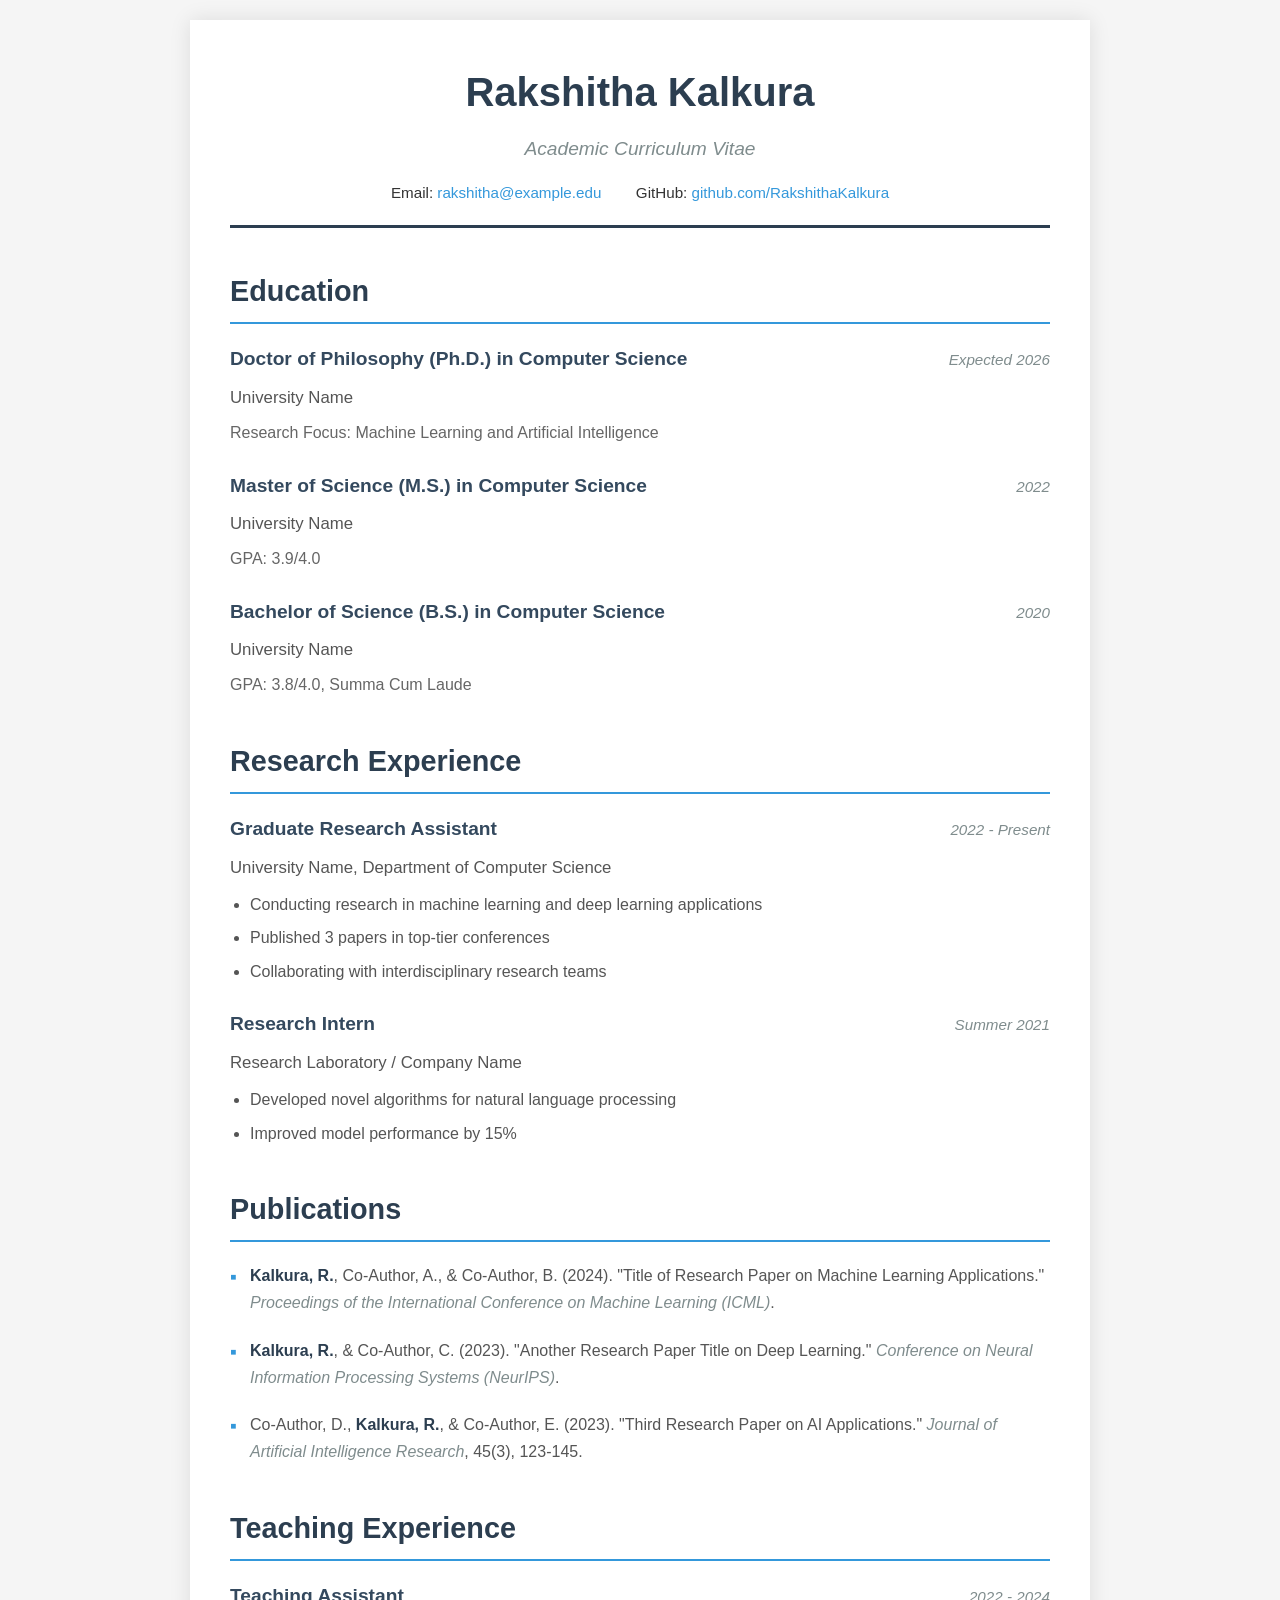
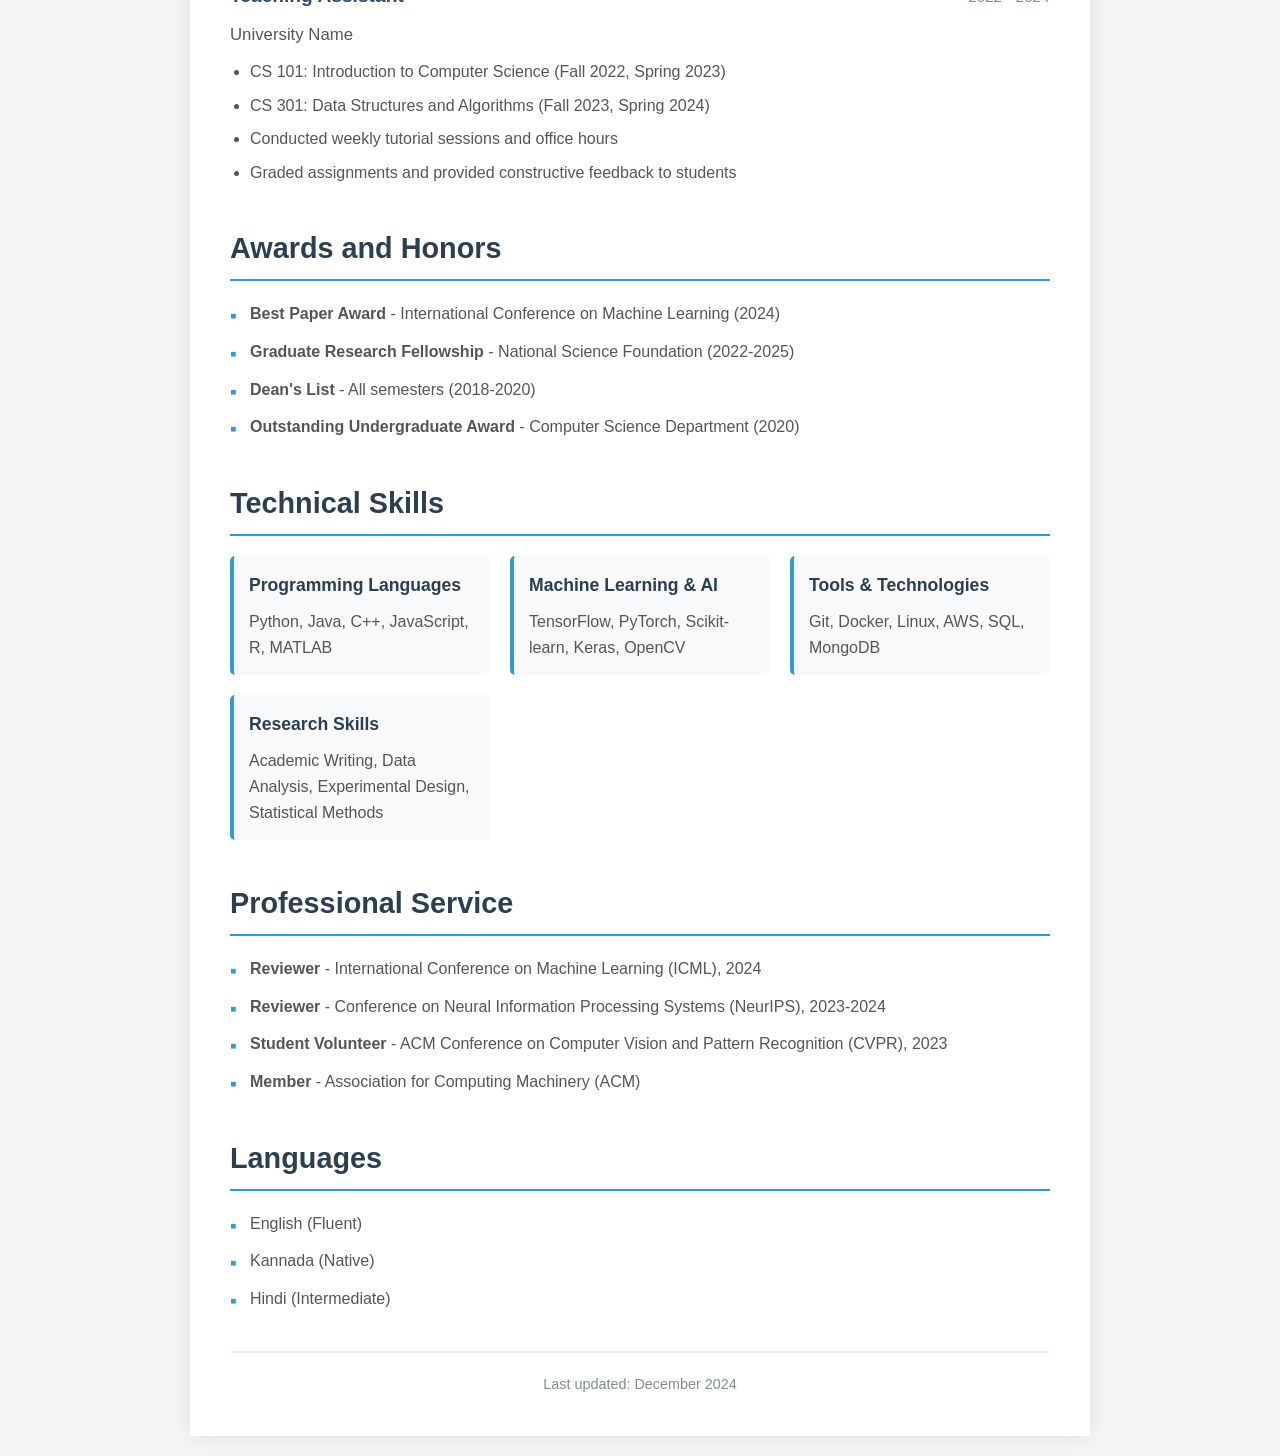
==== index.html @ 16a35141 "Create academic CV website with professional styling Co-authored-by: RakshithaKalkura <142144679+Rak" ====
<!DOCTYPE html>
<html lang="en">
<head>
    <meta charset="UTF-8">
    <meta name="viewport" content="width=device-width, initial-scale=1.0">
    <meta name="description" content="Rakshitha Kalkura - Academic CV">
    <title>Rakshitha Kalkura - Academic CV</title>
    <link rel="stylesheet" href="style.css">
</head>
<body>
    <div class="container">
        <header>
            <h1>Rakshitha Kalkura</h1>
            <p class="subtitle">Academic Curriculum Vitae</p>
            <div class="contact-info">
                <p>Email: <a href="mailto:rakshitha@example.edu">rakshitha@example.edu</a></p>
                <p>GitHub: <a href="https://github.com/RakshithaKalkura" target="_blank">github.com/RakshithaKalkura</a></p>
            </div>
        </header>

        <main>
            <section class="cv-section">
                <h2>Education</h2>
                <div class="entry">
                    <div class="entry-header">
                        <h3>Doctor of Philosophy (Ph.D.) in Computer Science</h3>
                        <span class="date">Expected 2026</span>
                    </div>
                    <p class="institution">University Name</p>
                    <p class="details">Research Focus: Machine Learning and Artificial Intelligence</p>
                </div>

                <div class="entry">
                    <div class="entry-header">
                        <h3>Master of Science (M.S.) in Computer Science</h3>
                        <span class="date">2022</span>
                    </div>
                    <p class="institution">University Name</p>
                    <p class="details">GPA: 3.9/4.0</p>
                </div>

                <div class="entry">
                    <div class="entry-header">
                        <h3>Bachelor of Science (B.S.) in Computer Science</h3>
                        <span class="date">2020</span>
                    </div>
                    <p class="institution">University Name</p>
                    <p class="details">GPA: 3.8/4.0, Summa Cum Laude</p>
                </div>
            </section>

            <section class="cv-section">
                <h2>Research Experience</h2>
                <div class="entry">
                    <div class="entry-header">
                        <h3>Graduate Research Assistant</h3>
                        <span class="date">2022 - Present</span>
                    </div>
                    <p class="institution">University Name, Department of Computer Science</p>
                    <ul>
                        <li>Conducting research in machine learning and deep learning applications</li>
                        <li>Published 3 papers in top-tier conferences</li>
                        <li>Collaborating with interdisciplinary research teams</li>
                    </ul>
                </div>

                <div class="entry">
                    <div class="entry-header">
                        <h3>Research Intern</h3>
                        <span class="date">Summer 2021</span>
                    </div>
                    <p class="institution">Research Laboratory / Company Name</p>
                    <ul>
                        <li>Developed novel algorithms for natural language processing</li>
                        <li>Improved model performance by 15%</li>
                    </ul>
                </div>
            </section>

            <section class="cv-section">
                <h2>Publications</h2>
                <div class="publication">
                    <p><strong>Kalkura, R.</strong>, Co-Author, A., & Co-Author, B. (2024). "Title of Research Paper on Machine Learning Applications." <em>Proceedings of the International Conference on Machine Learning (ICML)</em>.</p>
                </div>
                <div class="publication">
                    <p><strong>Kalkura, R.</strong>, & Co-Author, C. (2023). "Another Research Paper Title on Deep Learning." <em>Conference on Neural Information Processing Systems (NeurIPS)</em>.</p>
                </div>
                <div class="publication">
                    <p>Co-Author, D., <strong>Kalkura, R.</strong>, & Co-Author, E. (2023). "Third Research Paper on AI Applications." <em>Journal of Artificial Intelligence Research</em>, 45(3), 123-145.</p>
                </div>
            </section>

            <section class="cv-section">
                <h2>Teaching Experience</h2>
                <div class="entry">
                    <div class="entry-header">
                        <h3>Teaching Assistant</h3>
                        <span class="date">2022 - 2024</span>
                    </div>
                    <p class="institution">University Name</p>
                    <ul>
                        <li>CS 101: Introduction to Computer Science (Fall 2022, Spring 2023)</li>
                        <li>CS 301: Data Structures and Algorithms (Fall 2023, Spring 2024)</li>
                        <li>Conducted weekly tutorial sessions and office hours</li>
                        <li>Graded assignments and provided constructive feedback to students</li>
                    </ul>
                </div>
            </section>

            <section class="cv-section">
                <h2>Awards and Honors</h2>
                <ul class="awards-list">
                    <li><strong>Best Paper Award</strong> - International Conference on Machine Learning (2024)</li>
                    <li><strong>Graduate Research Fellowship</strong> - National Science Foundation (2022-2025)</li>
                    <li><strong>Dean's List</strong> - All semesters (2018-2020)</li>
                    <li><strong>Outstanding Undergraduate Award</strong> - Computer Science Department (2020)</li>
                </ul>
            </section>

            <section class="cv-section">
                <h2>Technical Skills</h2>
                <div class="skills">
                    <div class="skill-category">
                        <h3>Programming Languages</h3>
                        <p>Python, Java, C++, JavaScript, R, MATLAB</p>
                    </div>
                    <div class="skill-category">
                        <h3>Machine Learning & AI</h3>
                        <p>TensorFlow, PyTorch, Scikit-learn, Keras, OpenCV</p>
                    </div>
                    <div class="skill-category">
                        <h3>Tools & Technologies</h3>
                        <p>Git, Docker, Linux, AWS, SQL, MongoDB</p>
                    </div>
                    <div class="skill-category">
                        <h3>Research Skills</h3>
                        <p>Academic Writing, Data Analysis, Experimental Design, Statistical Methods</p>
                    </div>
                </div>
            </section>

            <section class="cv-section">
                <h2>Professional Service</h2>
                <ul class="service-list">
                    <li><strong>Reviewer</strong> - International Conference on Machine Learning (ICML), 2024</li>
                    <li><strong>Reviewer</strong> - Conference on Neural Information Processing Systems (NeurIPS), 2023-2024</li>
                    <li><strong>Student Volunteer</strong> - ACM Conference on Computer Vision and Pattern Recognition (CVPR), 2023</li>
                    <li><strong>Member</strong> - Association for Computing Machinery (ACM)</li>
                </ul>
            </section>

            <section class="cv-section">
                <h2>Languages</h2>
                <ul class="languages-list">
                    <li>English (Fluent)</li>
                    <li>Kannada (Native)</li>
                    <li>Hindi (Intermediate)</li>
                </ul>
            </section>
        </main>

        <footer>
            <p>Last updated: December 2024</p>
        </footer>
    </div>
</body>
</html>
---- style.css ----
/* Reset and Base Styles */
* {
    margin: 0;
    padding: 0;
    box-sizing: border-box;
}

body {
    font-family: 'Segoe UI', Tahoma, Geneva, Verdana, sans-serif;
    line-height: 1.6;
    color: #333;
    background-color: #f5f5f5;
    padding: 20px;
}

/* Container */
.container {
    max-width: 900px;
    margin: 0 auto;
    background-color: #ffffff;
    padding: 40px;
    box-shadow: 0 0 20px rgba(0, 0, 0, 0.1);
}

/* Header */
header {
    text-align: center;
    border-bottom: 3px solid #2c3e50;
    padding-bottom: 20px;
    margin-bottom: 40px;
}

header h1 {
    font-size: 2.5em;
    color: #2c3e50;
    margin-bottom: 10px;
    font-weight: 700;
}

.subtitle {
    font-size: 1.2em;
    color: #7f8c8d;
    margin-bottom: 15px;
    font-style: italic;
}

.contact-info {
    margin-top: 15px;
}

.contact-info p {
    display: inline-block;
    margin: 0 15px;
    font-size: 0.95em;
}

.contact-info a {
    color: #3498db;
    text-decoration: none;
    transition: color 0.3s ease;
}

.contact-info a:hover {
    color: #2980b9;
    text-decoration: underline;
}

/* CV Sections */
.cv-section {
    margin-bottom: 40px;
}

.cv-section h2 {
    font-size: 1.8em;
    color: #2c3e50;
    border-bottom: 2px solid #3498db;
    padding-bottom: 8px;
    margin-bottom: 20px;
    font-weight: 600;
}

/* Entry Styles */
.entry {
    margin-bottom: 25px;
}

.entry-header {
    display: flex;
    justify-content: space-between;
    align-items: baseline;
    margin-bottom: 5px;
    flex-wrap: wrap;
}

.entry-header h3 {
    font-size: 1.2em;
    color: #34495e;
    font-weight: 600;
    margin-bottom: 5px;
}

.date {
    font-size: 0.95em;
    color: #7f8c8d;
    font-style: italic;
    white-space: nowrap;
}

.institution {
    font-size: 1.05em;
    color: #555;
    margin-bottom: 8px;
    font-weight: 500;
}

.details {
    color: #666;
    margin-bottom: 8px;
}

/* Lists */
.entry ul {
    margin-left: 20px;
    margin-top: 10px;
}

.entry ul li {
    margin-bottom: 8px;
    color: #555;
}

.awards-list, .service-list, .languages-list {
    list-style: none;
    margin-left: 0;
}

.awards-list li, .service-list li, .languages-list li {
    margin-bottom: 12px;
    padding-left: 20px;
    position: relative;
    color: #555;
}

.awards-list li:before, .service-list li:before, .languages-list li:before {
    content: "▪";
    position: absolute;
    left: 0;
    color: #3498db;
    font-size: 1.2em;
}

/* Publications */
.publication {
    margin-bottom: 20px;
    padding-left: 20px;
    position: relative;
}

.publication:before {
    content: "▪";
    position: absolute;
    left: 0;
    color: #3498db;
    font-size: 1.2em;
}

.publication p {
    line-height: 1.7;
    color: #555;
}

.publication strong {
    color: #2c3e50;
}

.publication em {
    color: #7f8c8d;
}

/* Skills Section */
.skills {
    display: grid;
    grid-template-columns: repeat(auto-fit, minmax(250px, 1fr));
    gap: 20px;
}

.skill-category {
    background-color: #f8f9fa;
    padding: 15px;
    border-radius: 5px;
    border-left: 4px solid #3498db;
}

.skill-category h3 {
    font-size: 1.1em;
    color: #2c3e50;
    margin-bottom: 10px;
    font-weight: 600;
}

.skill-category p {
    color: #555;
    line-height: 1.6;
}

/* Footer */
footer {
    text-align: center;
    margin-top: 40px;
    padding-top: 20px;
    border-top: 2px solid #ecf0f1;
    color: #7f8c8d;
    font-size: 0.9em;
}

/* Responsive Design */
@media (max-width: 768px) {
    body {
        padding: 10px;
    }

    .container {
        padding: 20px;
    }

    header h1 {
        font-size: 2em;
    }

    .subtitle {
        font-size: 1em;
    }

    .contact-info p {
        display: block;
        margin: 5px 0;
    }

    .cv-section h2 {
        font-size: 1.5em;
    }

    .entry-header {
        flex-direction: column;
        align-items: flex-start;
    }

    .entry-header h3 {
        font-size: 1.1em;
    }

    .date {
        margin-top: 5px;
    }

    .skills {
        grid-template-columns: 1fr;
    }
}

@media print {
    body {
        background-color: white;
        padding: 0;
    }

    .container {
        box-shadow: none;
        padding: 20px;
    }

    .contact-info a {
        color: #000;
        text-decoration: none;
    }

    .cv-section {
        page-break-inside: avoid;
    }
}
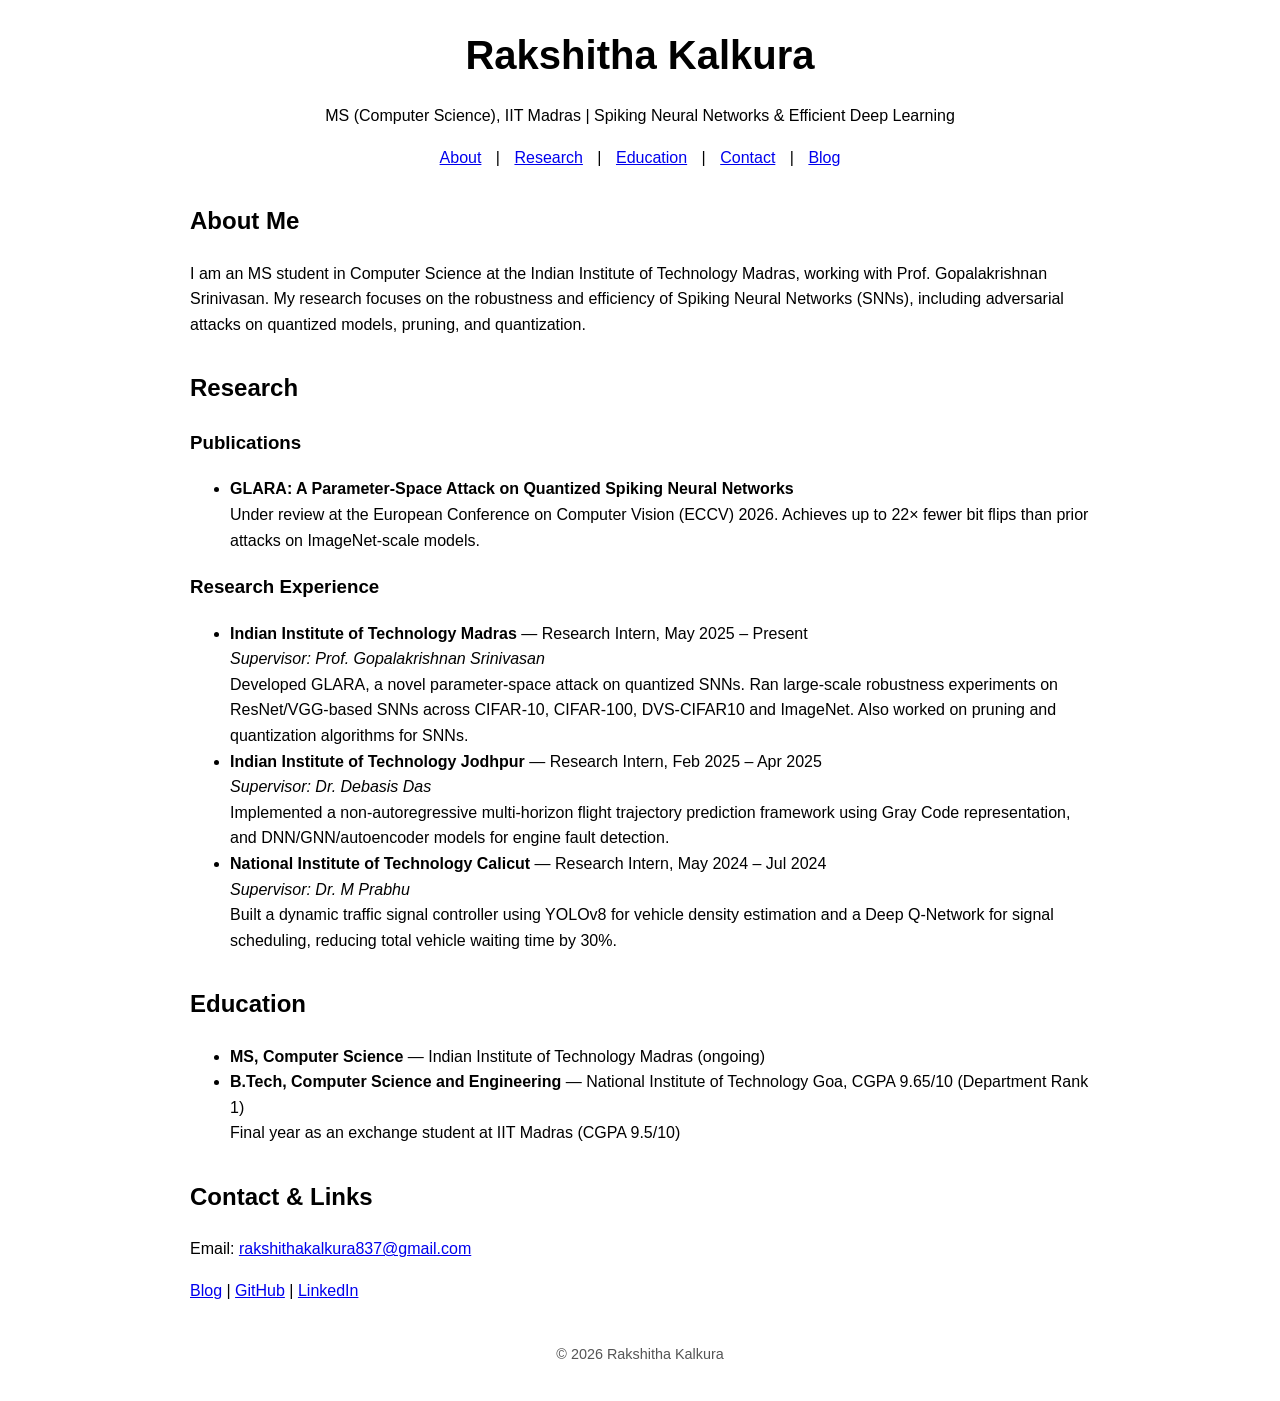
==== commit be28ab12: "Update portfolio with research experience, MS at IIT Madras, and blog link" ====
--- a/index.html
+++ b/index.html
@@ -1,167 +1,92 @@
 <!DOCTYPE html>
 <html lang="en">
 <head>
-    <meta charset="UTF-8">
-    <meta name="viewport" content="width=device-width, initial-scale=1.0">
-    <meta name="description" content="Rakshitha Kalkura - Academic CV">
-    <title>Rakshitha Kalkura - Academic CV</title>
-    <link rel="stylesheet" href="style.css">
+  <meta charset="UTF-8" />
+  <meta name="viewport" content="width=device-width, initial-scale=1.0"/>
+  <title>Rakshitha Kalkura | Academic Portfolio</title>
+  <meta name="description" content="Rakshitha Kalkura — MS (CS) student at IIT Madras working on robustness and efficiency of Spiking Neural Networks.">
+  <link rel="stylesheet" href="style.css">
 </head>
 <body>
-    <div class="container">
-        <header>
-            <h1>Rakshitha Kalkura</h1>
-            <p class="subtitle">Academic Curriculum Vitae</p>
-            <div class="contact-info">
-                <p>Email: <a href="mailto:rakshitha@example.edu">rakshitha@example.edu</a></p>
-                <p>GitHub: <a href="https://github.com/RakshithaKalkura" target="_blank">github.com/RakshithaKalkura</a></p>
-            </div>
-        </header>
+  <header>
+    <h1>Rakshitha Kalkura</h1>
+    <p>MS (Computer Science), IIT Madras | Spiking Neural Networks &amp; Efficient Deep Learning</p>
+    <nav>
+      <a href="#about">About</a> |
+      <a href="#research">Research</a> |
+      <a href="#education">Education</a> |
+      <a href="#contact">Contact</a> |
+      <a href="https://rakshithakalkura.github.io">Blog</a>
+    </nav>
+  </header>
 
-        <main>
-            <section class="cv-section">
-                <h2>Education</h2>
-                <div class="entry">
-                    <div class="entry-header">
-                        <h3>Doctor of Philosophy (Ph.D.) in Computer Science</h3>
-                        <span class="date">Expected 2026</span>
-                    </div>
-                    <p class="institution">University Name</p>
-                    <p class="details">Research Focus: Machine Learning and Artificial Intelligence</p>
-                </div>
+  <section id="about">
+    <h2>About Me</h2>
+    <p>
+      I am an MS student in Computer Science at the Indian Institute of Technology Madras,
+      working with Prof. Gopalakrishnan Srinivasan. My research focuses on the robustness and
+      efficiency of Spiking Neural Networks (SNNs), including adversarial attacks on quantized
+      models, pruning, and quantization.
+    </p>
+  </section>
 
-                <div class="entry">
-                    <div class="entry-header">
-                        <h3>Master of Science (M.S.) in Computer Science</h3>
-                        <span class="date">2022</span>
-                    </div>
-                    <p class="institution">University Name</p>
-                    <p class="details">GPA: 3.9/4.0</p>
-                </div>
+  <section id="research">
+    <h2>Research</h2>
 
-                <div class="entry">
-                    <div class="entry-header">
-                        <h3>Bachelor of Science (B.S.) in Computer Science</h3>
-                        <span class="date">2020</span>
-                    </div>
-                    <p class="institution">University Name</p>
-                    <p class="details">GPA: 3.8/4.0, Summa Cum Laude</p>
-                </div>
-            </section>
+    <h3>Publications</h3>
+    <ul>
+      <li>
+        <strong>GLARA: A Parameter-Space Attack on Quantized Spiking Neural Networks</strong><br>
+        Under review at the European Conference on Computer Vision (ECCV) 2026.
+        Achieves up to 22&times; fewer bit flips than prior attacks on ImageNet-scale models.
+      </li>
+    </ul>
 
-            <section class="cv-section">
-                <h2>Research Experience</h2>
-                <div class="entry">
-                    <div class="entry-header">
-                        <h3>Graduate Research Assistant</h3>
-                        <span class="date">2022 - Present</span>
-                    </div>
-                    <p class="institution">University Name, Department of Computer Science</p>
-                    <ul>
-                        <li>Conducting research in machine learning and deep learning applications</li>
-                        <li>Published 3 papers in top-tier conferences</li>
-                        <li>Collaborating with interdisciplinary research teams</li>
-                    </ul>
-                </div>
+    <h3>Research Experience</h3>
+    <ul>
+      <li>
+        <strong>Indian Institute of Technology Madras</strong> — Research Intern, May 2025 – Present<br>
+        <em>Supervisor: Prof. Gopalakrishnan Srinivasan</em><br>
+        Developed GLARA, a novel parameter-space attack on quantized SNNs. Ran large-scale robustness
+        experiments on ResNet/VGG-based SNNs across CIFAR-10, CIFAR-100, DVS-CIFAR10 and ImageNet.
+        Also worked on pruning and quantization algorithms for SNNs.
+      </li>
+      <li>
+        <strong>Indian Institute of Technology Jodhpur</strong> — Research Intern, Feb 2025 – Apr 2025<br>
+        <em>Supervisor: Dr. Debasis Das</em><br>
+        Implemented a non-autoregressive multi-horizon flight trajectory prediction framework using
+        Gray Code representation, and DNN/GNN/autoencoder models for engine fault detection.
+      </li>
+      <li>
+        <strong>National Institute of Technology Calicut</strong> — Research Intern, May 2024 – Jul 2024<br>
+        <em>Supervisor: Dr. M Prabhu</em><br>
+        Built a dynamic traffic signal controller using YOLOv8 for vehicle density estimation and a
+        Deep Q-Network for signal scheduling, reducing total vehicle waiting time by 30%.
+      </li>
+    </ul>
+  </section>
 
-                <div class="entry">
-                    <div class="entry-header">
-                        <h3>Research Intern</h3>
-                        <span class="date">Summer 2021</span>
-                    </div>
-                    <p class="institution">Research Laboratory / Company Name</p>
-                    <ul>
-                        <li>Developed novel algorithms for natural language processing</li>
-                        <li>Improved model performance by 15%</li>
-                    </ul>
-                </div>
-            </section>
+  <section id="education">
+    <h2>Education</h2>
+    <ul>
+      <li><strong>MS, Computer Science</strong> — Indian Institute of Technology Madras (ongoing)</li>
+      <li><strong>B.Tech, Computer Science and Engineering</strong> — National Institute of Technology Goa, CGPA 9.65/10 (Department Rank 1)<br>
+        Final year as an exchange student at IIT Madras (CGPA 9.5/10)</li>
+    </ul>
+  </section>
 
-            <section class="cv-section">
-                <h2>Publications</h2>
-                <div class="publication">
-                    <p><strong>Kalkura, R.</strong>, Co-Author, A., & Co-Author, B. (2024). "Title of Research Paper on Machine Learning Applications." <em>Proceedings of the International Conference on Machine Learning (ICML)</em>.</p>
-                </div>
-                <div class="publication">
-                    <p><strong>Kalkura, R.</strong>, & Co-Author, C. (2023). "Another Research Paper Title on Deep Learning." <em>Conference on Neural Information Processing Systems (NeurIPS)</em>.</p>
-                </div>
-                <div class="publication">
-                    <p>Co-Author, D., <strong>Kalkura, R.</strong>, & Co-Author, E. (2023). "Third Research Paper on AI Applications." <em>Journal of Artificial Intelligence Research</em>, 45(3), 123-145.</p>
-                </div>
-            </section>
+  <section id="contact">
+    <h2>Contact &amp; Links</h2>
+    <p>Email: <a href="mailto:rakshithakalkura837@gmail.com">rakshithakalkura837@gmail.com</a></p>
+    <p>
+      <a href="https://rakshithakalkura.github.io">Blog</a> |
+      <a href="https://github.com/RakshithaKalkura">GitHub</a> |
+      <a href="https://linkedin.com/in/rakshitha-k">LinkedIn</a>
+    </p>
+  </section>
 
-            <section class="cv-section">
-                <h2>Teaching Experience</h2>
-                <div class="entry">
-                    <div class="entry-header">
-                        <h3>Teaching Assistant</h3>
-                        <span class="date">2022 - 2024</span>
-                    </div>
-                    <p class="institution">University Name</p>
-                    <ul>
-                        <li>CS 101: Introduction to Computer Science (Fall 2022, Spring 2023)</li>
-                        <li>CS 301: Data Structures and Algorithms (Fall 2023, Spring 2024)</li>
-                        <li>Conducted weekly tutorial sessions and office hours</li>
-                        <li>Graded assignments and provided constructive feedback to students</li>
-                    </ul>
-                </div>
-            </section>
-
-            <section class="cv-section">
-                <h2>Awards and Honors</h2>
-                <ul class="awards-list">
-                    <li><strong>Best Paper Award</strong> - International Conference on Machine Learning (2024)</li>
-                    <li><strong>Graduate Research Fellowship</strong> - National Science Foundation (2022-2025)</li>
-                    <li><strong>Dean's List</strong> - All semesters (2018-2020)</li>
-                    <li><strong>Outstanding Undergraduate Award</strong> - Computer Science Department (2020)</li>
-                </ul>
-            </section>
-
-            <section class="cv-section">
-                <h2>Technical Skills</h2>
-                <div class="skills">
-                    <div class="skill-category">
-                        <h3>Programming Languages</h3>
-                        <p>Python, Java, C++, JavaScript, R, MATLAB</p>
-                    </div>
-                    <div class="skill-category">
-                        <h3>Machine Learning & AI</h3>
-                        <p>TensorFlow, PyTorch, Scikit-learn, Keras, OpenCV</p>
-                    </div>
-                    <div class="skill-category">
-                        <h3>Tools & Technologies</h3>
-                        <p>Git, Docker, Linux, AWS, SQL, MongoDB</p>
-                    </div>
-                    <div class="skill-category">
-                        <h3>Research Skills</h3>
-                        <p>Academic Writing, Data Analysis, Experimental Design, Statistical Methods</p>
-                    </div>
-                </div>
-            </section>
-
-            <section class="cv-section">
-                <h2>Professional Service</h2>
-                <ul class="service-list">
-                    <li><strong>Reviewer</strong> - International Conference on Machine Learning (ICML), 2024</li>
-                    <li><strong>Reviewer</strong> - Conference on Neural Information Processing Systems (NeurIPS), 2023-2024</li>
-                    <li><strong>Student Volunteer</strong> - ACM Conference on Computer Vision and Pattern Recognition (CVPR), 2023</li>
-                    <li><strong>Member</strong> - Association for Computing Machinery (ACM)</li>
-                </ul>
-            </section>
-
-            <section class="cv-section">
-                <h2>Languages</h2>
-                <ul class="languages-list">
-                    <li>English (Fluent)</li>
-                    <li>Kannada (Native)</li>
-                    <li>Hindi (Intermediate)</li>
-                </ul>
-            </section>
-        </main>
-
-        <footer>
-            <p>Last updated: December 2024</p>
-        </footer>
-    </div>
+  <footer>
+    <p>&copy; 2026 Rakshitha Kalkura</p>
+  </footer>
 </body>
 </html>
--- a/style.css
+++ b/style.css
@@ -1,280 +1,27 @@
-/* Reset and Base Styles */
-* {
-    margin: 0;
-    padding: 0;
-    box-sizing: border-box;
+body {
+  font-family: Arial, sans-serif;
+  line-height: 1.6;
+  padding: 20px;
+  max-width: 900px;
+  margin: auto;
 }
-
-body {
-    font-family: 'Segoe UI', Tahoma, Geneva, Verdana, sans-serif;
-    line-height: 1.6;
-    color: #333;
-    background-color: #f5f5f5;
-    padding: 20px;
+header {
+  text-align: center;
+  margin-bottom: 30px;
 }
-
-/* Container */
-.container {
-    max-width: 900px;
-    margin: 0 auto;
-    background-color: #ffffff;
-    padding: 40px;
-    box-shadow: 0 0 20px rgba(0, 0, 0, 0.1);
+h1 {
+  font-size: 2.5rem;
+  margin: .2rem 0;
 }
-
-/* Header */
-header {
-    text-align: center;
-    border-bottom: 3px solid #2c3e50;
-    padding-bottom: 20px;
-    margin-bottom: 40px;
+nav a {
+  margin: 0 10px;
 }
-
-header h1 {
-    font-size: 2.5em;
-    color: #2c3e50;
-    margin-bottom: 10px;
-    font-weight: 700;
+section {
+  margin: 2rem 0;
 }
-
-.subtitle {
-    font-size: 1.2em;
-    color: #7f8c8d;
-    margin-bottom: 15px;
-    font-style: italic;
+footer {
+  text-align: center;
+  margin-top: 40px;
+  font-size: 0.9rem;
+  color: #555;
 }
-
-.contact-info {
-    margin-top: 15px;
-}
-
-.contact-info p {
-    display: inline-block;
-    margin: 0 15px;
-    font-size: 0.95em;
-}
-
-.contact-info a {
-    color: #3498db;
-    text-decoration: none;
-    transition: color 0.3s ease;
-}
-
-.contact-info a:hover {
-    color: #2980b9;
-    text-decoration: underline;
-}
-
-/* CV Sections */
-.cv-section {
-    margin-bottom: 40px;
-}
-
-.cv-section h2 {
-    font-size: 1.8em;
-    color: #2c3e50;
-    border-bottom: 2px solid #3498db;
-    padding-bottom: 8px;
-    margin-bottom: 20px;
-    font-weight: 600;
-}
-
-/* Entry Styles */
-.entry {
-    margin-bottom: 25px;
-}
-
-.entry-header {
-    display: flex;
-    justify-content: space-between;
-    align-items: baseline;
-    margin-bottom: 5px;
-    flex-wrap: wrap;
-}
-
-.entry-header h3 {
-    font-size: 1.2em;
-    color: #34495e;
-    font-weight: 600;
-    margin-bottom: 5px;
-}
-
-.date {
-    font-size: 0.95em;
-    color: #7f8c8d;
-    font-style: italic;
-    white-space: nowrap;
-}
-
-.institution {
-    font-size: 1.05em;
-    color: #555;
-    margin-bottom: 8px;
-    font-weight: 500;
-}
-
-.details {
-    color: #666;
-    margin-bottom: 8px;
-}
-
-/* Lists */
-.entry ul {
-    margin-left: 20px;
-    margin-top: 10px;
-}
-
-.entry ul li {
-    margin-bottom: 8px;
-    color: #555;
-}
-
-.awards-list, .service-list, .languages-list {
-    list-style: none;
-    margin-left: 0;
-}
-
-.awards-list li, .service-list li, .languages-list li {
-    margin-bottom: 12px;
-    padding-left: 20px;
-    position: relative;
-    color: #555;
-}
-
-.awards-list li:before, .service-list li:before, .languages-list li:before {
-    content: "▪";
-    position: absolute;
-    left: 0;
-    color: #3498db;
-    font-size: 1.2em;
-}
-
-/* Publications */
-.publication {
-    margin-bottom: 20px;
-    padding-left: 20px;
-    position: relative;
-}
-
-.publication:before {
-    content: "▪";
-    position: absolute;
-    left: 0;
-    color: #3498db;
-    font-size: 1.2em;
-}
-
-.publication p {
-    line-height: 1.7;
-    color: #555;
-}
-
-.publication strong {
-    color: #2c3e50;
-}
-
-.publication em {
-    color: #7f8c8d;
-}
-
-/* Skills Section */
-.skills {
-    display: grid;
-    grid-template-columns: repeat(auto-fit, minmax(250px, 1fr));
-    gap: 20px;
-}
-
-.skill-category {
-    background-color: #f8f9fa;
-    padding: 15px;
-    border-radius: 5px;
-    border-left: 4px solid #3498db;
-}
-
-.skill-category h3 {
-    font-size: 1.1em;
-    color: #2c3e50;
-    margin-bottom: 10px;
-    font-weight: 600;
-}
-
-.skill-category p {
-    color: #555;
-    line-height: 1.6;
-}
-
-/* Footer */
-footer {
-    text-align: center;
-    margin-top: 40px;
-    padding-top: 20px;
-    border-top: 2px solid #ecf0f1;
-    color: #7f8c8d;
-    font-size: 0.9em;
-}
-
-/* Responsive Design */
-@media (max-width: 768px) {
-    body {
-        padding: 10px;
-    }
-
-    .container {
-        padding: 20px;
-    }
-
-    header h1 {
-        font-size: 2em;
-    }
-
-    .subtitle {
-        font-size: 1em;
-    }
-
-    .contact-info p {
-        display: block;
-        margin: 5px 0;
-    }
-
-    .cv-section h2 {
-        font-size: 1.5em;
-    }
-
-    .entry-header {
-        flex-direction: column;
-        align-items: flex-start;
-    }
-
-    .entry-header h3 {
-        font-size: 1.1em;
-    }
-
-    .date {
-        margin-top: 5px;
-    }
-
-    .skills {
-        grid-template-columns: 1fr;
-    }
-}
-
-@media print {
-    body {
-        background-color: white;
-        padding: 0;
-    }
-
-    .container {
-        box-shadow: none;
-        padding: 20px;
-    }
-
-    .contact-info a {
-        color: #000;
-        text-decoration: none;
-    }
-
-    .cv-section {
-        page-break-inside: avoid;
-    }
-}
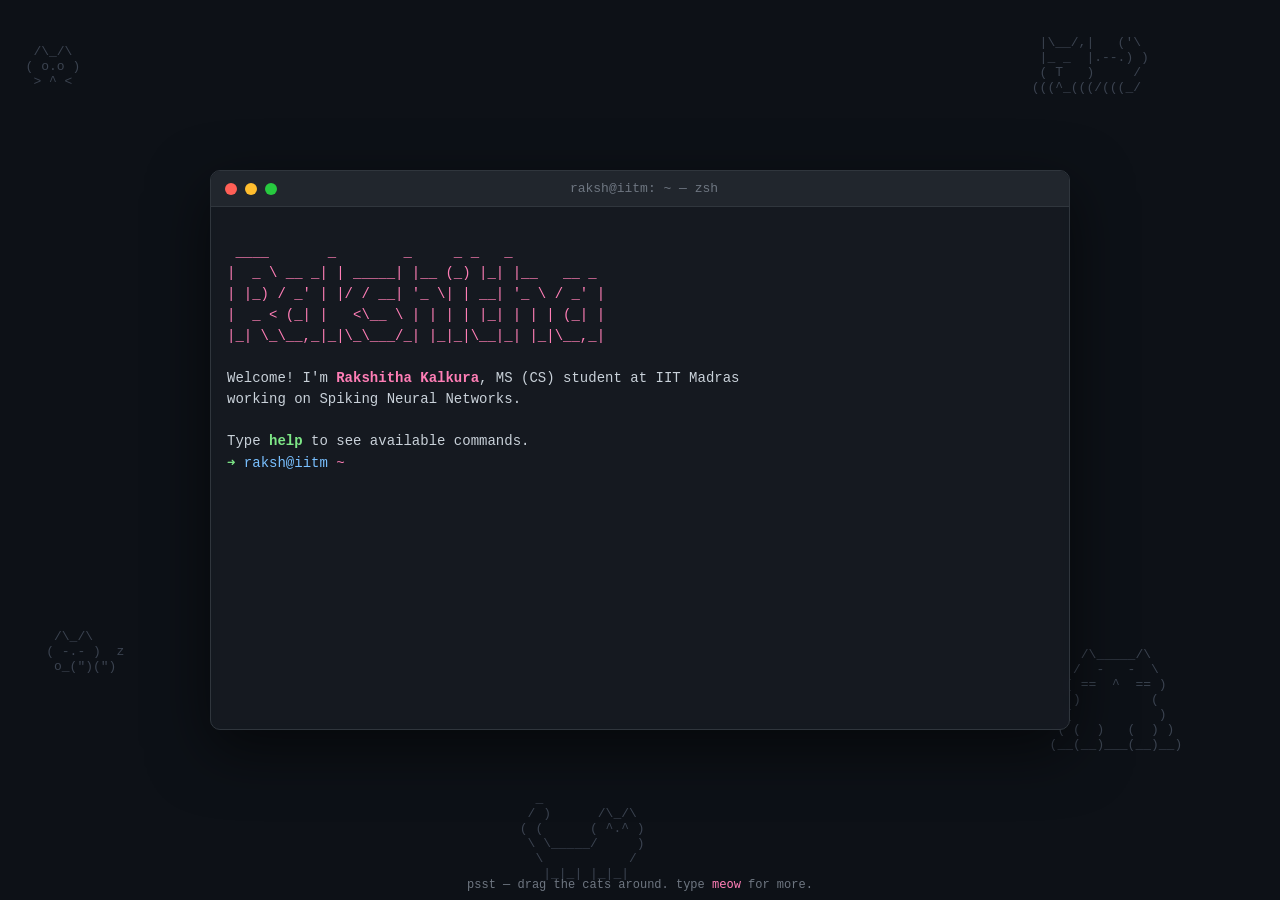
==== commit c46a0dd0: "Turn portfolio into interactive zsh-style terminal with draggable ASCII cats" ====
--- a/index.html
+++ b/index.html
@@ -8,85 +8,40 @@
   <link rel="stylesheet" href="style.css">
 </head>
 <body>
-  <header>
-    <h1>Rakshitha Kalkura</h1>
-    <p>MS (Computer Science), IIT Madras | Spiking Neural Networks &amp; Efficient Deep Learning</p>
-    <nav>
-      <a href="#about">About</a> |
-      <a href="#research">Research</a> |
-      <a href="#education">Education</a> |
-      <a href="#contact">Contact</a> |
-      <a href="https://rakshithakalkura.github.io">Blog</a>
-    </nav>
-  </header>
+  <!-- Draggable ASCII cats live here -->
+  <div id="cat-layer" aria-hidden="true"></div>
 
-  <section id="about">
-    <h2>About Me</h2>
-    <p>
-      I am an MS student in Computer Science at the Indian Institute of Technology Madras,
-      working with Prof. Gopalakrishnan Srinivasan. My research focuses on the robustness and
-      efficiency of Spiking Neural Networks (SNNs), including adversarial attacks on quantized
-      models, pruning, and quantization.
-    </p>
-  </section>
+  <main class="window" id="window">
+    <div class="titlebar">
+      <span class="dot red"></span><span class="dot yellow"></span><span class="dot green"></span>
+      <span class="title">raksh@iitm: ~ — zsh</span>
+    </div>
+    <div class="terminal" id="terminal">
+      <div id="output" aria-live="polite"></div>
+      <div class="input-line" id="input-line">
+        <span class="prompt" id="prompt"></span>
+        <input id="cmd" type="text" autocomplete="off" autocapitalize="off"
+               autocorrect="off" spellcheck="false" aria-label="Terminal command">
+      </div>
+    </div>
+  </main>
 
-  <section id="research">
-    <h2>Research</h2>
+  <p class="hint">psst — drag the cats around. type <code>meow</code> for more.</p>
 
-    <h3>Publications</h3>
-    <ul>
-      <li>
-        <strong>GLARA: A Parameter-Space Attack on Quantized Spiking Neural Networks</strong><br>
-        Under review at the European Conference on Computer Vision (ECCV) 2026.
-        Achieves up to 22&times; fewer bit flips than prior attacks on ImageNet-scale models.
-      </li>
-    </ul>
+  <noscript>
+    <section class="fallback">
+      <h1>Rakshitha Kalkura</h1>
+      <p>MS (Computer Science), IIT Madras — Spiking Neural Networks &amp; Efficient Deep Learning.</p>
+      <p>Research: GLARA, a parameter-space attack on quantized SNNs (under review, ECCV 2026).</p>
+      <p>
+        <a href="https://www.blogger.com/profile/13762794379781336873">Blog</a> |
+        <a href="https://github.com/RakshithaKalkura">GitHub</a> |
+        <a href="https://linkedin.com/in/rakshitha-k">LinkedIn</a> |
+        <a href="mailto:rakshithakalkura837@gmail.com">Email</a>
+      </p>
+    </section>
+  </noscript>
 
-    <h3>Research Experience</h3>
-    <ul>
-      <li>
-        <strong>Indian Institute of Technology Madras</strong> — Research Intern, May 2025 – Present<br>
-        <em>Supervisor: Prof. Gopalakrishnan Srinivasan</em><br>
-        Developed GLARA, a novel parameter-space attack on quantized SNNs. Ran large-scale robustness
-        experiments on ResNet/VGG-based SNNs across CIFAR-10, CIFAR-100, DVS-CIFAR10 and ImageNet.
-        Also worked on pruning and quantization algorithms for SNNs.
-      </li>
-      <li>
-        <strong>Indian Institute of Technology Jodhpur</strong> — Research Intern, Feb 2025 – Apr 2025<br>
-        <em>Supervisor: Dr. Debasis Das</em><br>
-        Implemented a non-autoregressive multi-horizon flight trajectory prediction framework using
-        Gray Code representation, and DNN/GNN/autoencoder models for engine fault detection.
-      </li>
-      <li>
-        <strong>National Institute of Technology Calicut</strong> — Research Intern, May 2024 – Jul 2024<br>
-        <em>Supervisor: Dr. M Prabhu</em><br>
-        Built a dynamic traffic signal controller using YOLOv8 for vehicle density estimation and a
-        Deep Q-Network for signal scheduling, reducing total vehicle waiting time by 30%.
-      </li>
-    </ul>
-  </section>
-
-  <section id="education">
-    <h2>Education</h2>
-    <ul>
-      <li><strong>MS, Computer Science</strong> — Indian Institute of Technology Madras (ongoing)</li>
-      <li><strong>B.Tech, Computer Science and Engineering</strong> — National Institute of Technology Goa, CGPA 9.65/10 (Department Rank 1)<br>
-        Final year as an exchange student at IIT Madras (CGPA 9.5/10)</li>
-    </ul>
-  </section>
-
-  <section id="contact">
-    <h2>Contact &amp; Links</h2>
-    <p>Email: <a href="mailto:rakshithakalkura837@gmail.com">rakshithakalkura837@gmail.com</a></p>
-    <p>
-      <a href="https://rakshithakalkura.github.io">Blog</a> |
-      <a href="https://github.com/RakshithaKalkura">GitHub</a> |
-      <a href="https://linkedin.com/in/rakshitha-k">LinkedIn</a>
-    </p>
-  </section>
-
-  <footer>
-    <p>&copy; 2026 Rakshitha Kalkura</p>
-  </footer>
+  <script src="script.js"></script>
 </body>
 </html>
--- a/style.css
+++ b/style.css
@@ -1,27 +1,143 @@
-body {
-  font-family: Arial, sans-serif;
-  line-height: 1.6;
-  padding: 20px;
-  max-width: 900px;
-  margin: auto;
+:root {
+  --bg: #0d1117;
+  --win: rgba(22, 27, 34, 0.92);
+  --bar: #21262d;
+  --fg: #c9d1d9;
+  --dim: #6e7681;
+  --green: #7ee787;
+  --cyan: #79c0ff;
+  --pink: #ff7eb6;
+  --yellow: #e3b341;
+  --red: #ff7b72;
+  --cat: #3b4350;
+  --mono: "JetBrains Mono", "Fira Code", Menlo, Consolas, "Liberation Mono", monospace;
 }
-header {
+
+* { box-sizing: border-box; }
+
+html, body {
+  margin: 0;
+  height: 100%;
+  background: var(--bg);
+  color: var(--fg);
+  font-family: var(--mono);
+  overflow: hidden;
+}
+
+/* ---------- cats ---------- */
+#cat-layer {
+  position: fixed;
+  inset: 0;
+  z-index: 1;
+}
+.cat {
+  position: absolute;
+  margin: 0;
+  font-family: var(--mono);
+  font-size: 13px;
+  line-height: 1.15;
+  color: var(--cat);
+  cursor: grab;
+  user-select: none;
+  touch-action: none;
+  white-space: pre;
+  transition: color .2s;
+}
+.cat:hover { color: var(--pink); }
+.cat.dragging { cursor: grabbing; color: var(--pink); z-index: 5; }
+
+/* ---------- terminal window ---------- */
+.window {
+  position: fixed;
+  z-index: 2;
+  top: 50%;
+  left: 50%;
+  transform: translate(-50%, -50%);
+  width: min(860px, calc(100vw - 32px));
+  height: min(560px, calc(100vh - 96px));
+  display: flex;
+  flex-direction: column;
+  background: var(--win);
+  border: 1px solid #30363d;
+  border-radius: 10px;
+  box-shadow: 0 20px 60px rgba(0, 0, 0, .55);
+  backdrop-filter: blur(4px);
+  overflow: hidden;
+}
+.titlebar {
+  display: flex;
+  align-items: center;
+  gap: 8px;
+  padding: 10px 14px;
+  background: var(--bar);
+  border-bottom: 1px solid #30363d;
+}
+.dot { width: 12px; height: 12px; border-radius: 50%; display: inline-block; }
+.dot.red { background: #ff5f56; }
+.dot.yellow { background: #ffbd2e; }
+.dot.green { background: #27c93f; }
+.title { flex: 1; text-align: center; color: var(--dim); font-size: 13px; margin-right: 52px; }
+
+.terminal {
+  flex: 1;
+  overflow-y: auto;
+  padding: 14px 16px 20px;
+  font-size: 14px;
+  line-height: 1.5;
+  cursor: text;
+}
+#output > div { white-space: pre-wrap; word-break: break-word; }
+
+.input-line { display: flex; align-items: baseline; gap: 8px; }
+.prompt { white-space: nowrap; }
+#cmd {
+  flex: 1;
+  min-width: 0;
+  background: transparent;
+  border: 0;
+  outline: 0;
+  color: var(--fg);
+  font: inherit;
+  caret-color: var(--green);
+}
+
+/* colours used by output */
+.p-arrow { color: var(--green); }
+.p-user  { color: var(--cyan); }
+.p-dir   { color: var(--pink); }
+.g { color: var(--green); }
+.c { color: var(--cyan); }
+.k { color: var(--pink); }
+.y { color: var(--yellow); }
+.r { color: var(--red); }
+.d { color: var(--dim); }
+.b { font-weight: bold; }
+.terminal a { color: var(--cyan); }
+.terminal a:hover { color: var(--pink); }
+
+.hint {
+  position: fixed;
+  z-index: 2;
+  bottom: 8px;
+  left: 0;
+  right: 0;
+  margin: 0;
   text-align: center;
-  margin-bottom: 30px;
+  font-size: 12px;
+  color: var(--dim);
+  pointer-events: none;
 }
-h1 {
-  font-size: 2.5rem;
-  margin: .2rem 0;
+.hint code { color: var(--pink); }
+
+.fallback { position: relative; z-index: 3; padding: 24px; max-width: 700px; margin: auto; }
+
+/* scrollbar */
+.terminal::-webkit-scrollbar { width: 8px; }
+.terminal::-webkit-scrollbar-thumb { background: #30363d; border-radius: 4px; }
+
+@media (max-width: 600px) {
+  .terminal { font-size: 12.5px; padding: 10px; }
+  .cat { font-size: 10px; }
+  .banner { font-size: 9px; line-height: 1.2; display: inline-block; }
+  .title { font-size: 11px; }
 }
-nav a {
-  margin: 0 10px;
-}
-section {
-  margin: 2rem 0;
-}
-footer {
-  text-align: center;
-  margin-top: 40px;
-  font-size: 0.9rem;
-  color: #555;
-}
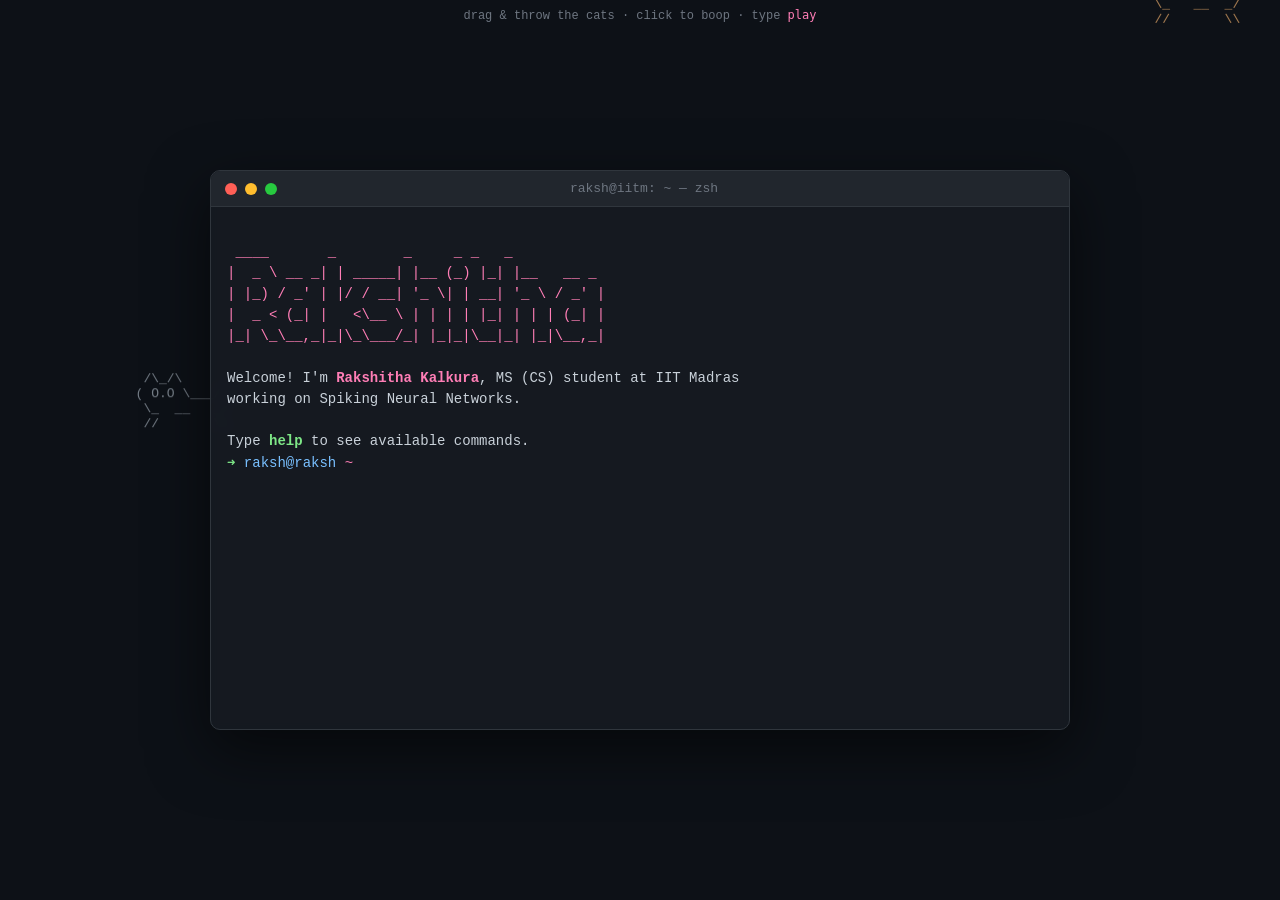
==== commit 48032076: "Add animated cat playground: running, jumping, yarn, laser, throwing" ====
--- a/index.html
+++ b/index.html
@@ -26,7 +26,7 @@
     </div>
   </main>
 
-  <p class="hint">psst — drag the cats around. type <code>meow</code> for more.</p>
+  <p class="hint">drag &amp; throw the cats · click to boop · type <code>play</code></p>
 
   <noscript>
     <section class="fallback">
--- a/style.css
+++ b/style.css
@@ -28,23 +28,74 @@
 #cat-layer {
   position: fixed;
   inset: 0;
+  pointer-events: none;   /* no z-index: lets airborne cats rise above the window */
+}
+.cat, .yarn {
+  position: absolute;
+  left: 0;
+  top: 0;
+  pointer-events: auto;
+  cursor: grab;
+  user-select: none;
+  -webkit-user-select: none;
+  touch-action: none;
+  will-change: transform;
   z-index: 1;
 }
-.cat {
-  position: absolute;
+.cat.front, .yarn.front { z-index: 3; }
+.cat pre {
   margin: 0;
   font-family: var(--mono);
   font-size: 13px;
   line-height: 1.15;
-  color: var(--cat);
-  cursor: grab;
-  user-select: none;
-  touch-action: none;
   white-space: pre;
-  transition: color .2s;
+  opacity: .85;
 }
-.cat:hover { color: var(--pink); }
-.cat.dragging { cursor: grabbing; color: var(--pink); z-index: 5; }
+.cat:hover pre { opacity: 1; filter: brightness(1.25); }
+.cat.dragging, .yarn.dragging { cursor: grabbing; z-index: 5; }
+.cat.dragging pre { opacity: 1; }
+
+.bubble {
+  position: absolute;
+  bottom: 100%;
+  left: 50%;
+  transform: translate(-50%, 4px) scale(.8);
+  margin-bottom: 4px;
+  padding: 1px 7px;
+  border-radius: 8px;
+  background: var(--bar);
+  border: 1px solid #30363d;
+  color: var(--fg);
+  font-size: 11px;
+  white-space: nowrap;
+  opacity: 0;
+  pointer-events: none;
+  transition: opacity .15s, transform .15s;
+}
+.bubble.show { opacity: 1; transform: translate(-50%, 0) scale(1); }
+
+.yarn {
+  font-family: var(--mono);
+  font-size: 22px;
+  font-weight: bold;
+  line-height: 1;
+  color: var(--pink);
+  transform-origin: 50% 50%;
+}
+
+.laser {
+  position: fixed;
+  left: 0;
+  top: 0;
+  z-index: 10;
+  width: 10px;
+  height: 10px;
+  border-radius: 50%;
+  background: #ff3b3b;
+  box-shadow: 0 0 8px 3px rgba(255, 59, 59, .7);
+  pointer-events: none;
+  display: none;
+}
 
 /* ---------- terminal window ---------- */
 .window {
@@ -118,7 +169,7 @@
 .hint {
   position: fixed;
   z-index: 2;
-  bottom: 8px;
+  top: 8px;
   left: 0;
   right: 0;
   margin: 0;
@@ -137,7 +188,7 @@
 
 @media (max-width: 600px) {
   .terminal { font-size: 12.5px; padding: 10px; }
-  .cat { font-size: 10px; }
+  .cat pre { font-size: 10px; }
   .banner { font-size: 9px; line-height: 1.2; display: inline-block; }
   .title { font-size: 11px; }
 }
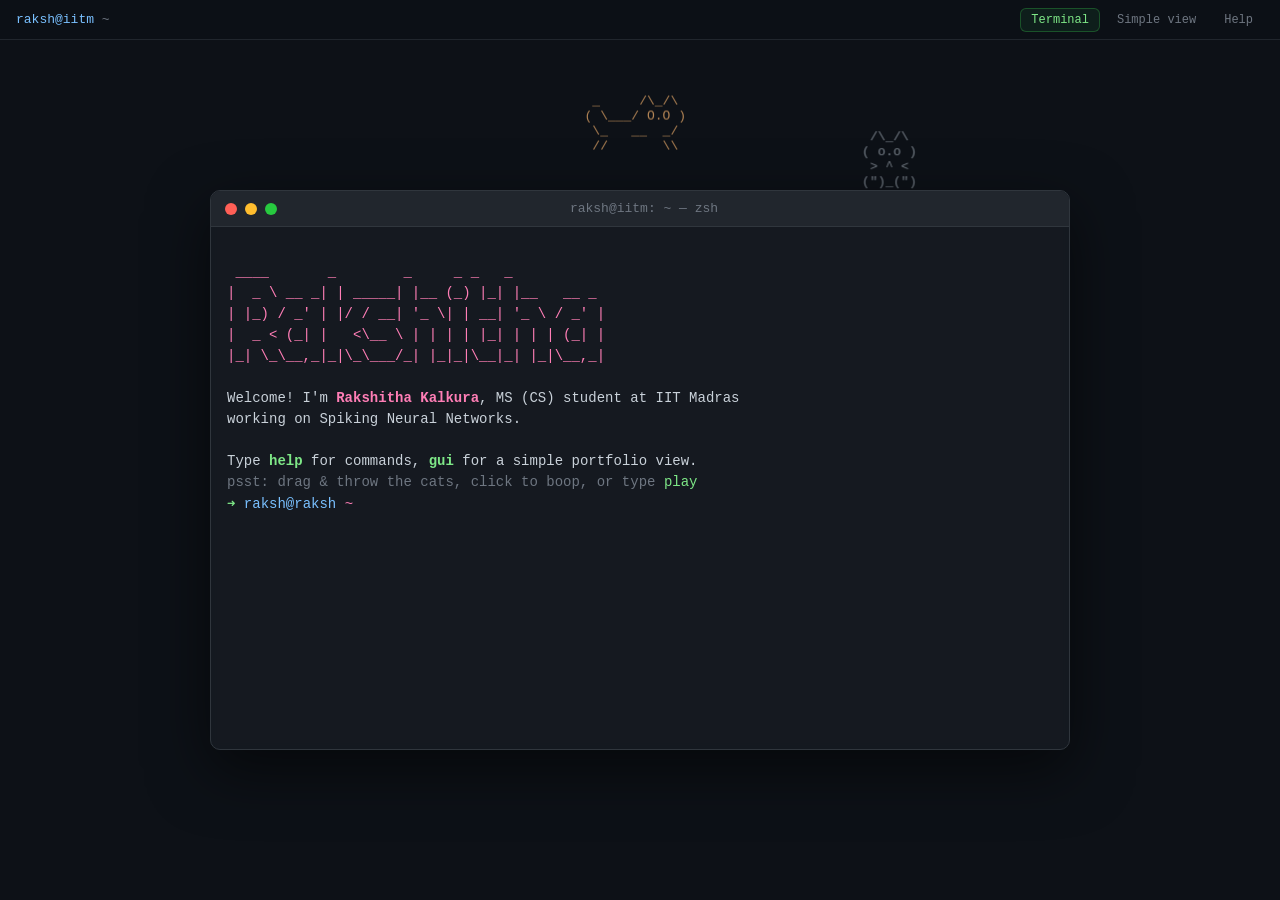
==== commit 9555fd21: "Add simple portfolio view, menu bar, hello command; one-line terminal output" ====
--- a/index.html
+++ b/index.html
@@ -1,13 +1,23 @@
 <!DOCTYPE html>
-<html lang="en">
+<html lang="en" class="no-js">
 <head>
   <meta charset="UTF-8" />
   <meta name="viewport" content="width=device-width, initial-scale=1.0"/>
   <title>Rakshitha Kalkura | Academic Portfolio</title>
   <meta name="description" content="Rakshitha Kalkura — MS (CS) student at IIT Madras working on robustness and efficiency of Spiking Neural Networks.">
   <link rel="stylesheet" href="style.css">
+  <script>document.documentElement.className = "js";</script>
 </head>
-<body>
+<body class="view-terminal">
+  <nav class="menubar">
+    <span class="brand">raksh@iitm <span class="d">~</span></span>
+    <div class="menu">
+      <button type="button" data-view="terminal" class="active">Terminal</button>
+      <button type="button" data-view="simple">Simple view</button>
+      <button type="button" id="help-btn">Help</button>
+    </div>
+  </nav>
+
   <!-- Draggable ASCII cats live here -->
   <div id="cat-layer" aria-hidden="true"></div>
 
@@ -26,21 +36,95 @@
     </div>
   </main>
 
-  <p class="hint">drag &amp; throw the cats · click to boop · type <code>play</code></p>
+  <!-- Simple (detailed) portfolio view — also what visitors without JavaScript see -->
+  <div class="simple" id="simple">
+    <article>
+      <header class="s-head">
+        <h1>Rakshitha Kalkura</h1>
+        <p class="s-tag">MS (Computer Science), Indian Institute of Technology Madras</p>
+        <p class="s-links">
+          <a href="mailto:rakshithakalkura837@gmail.com">Email</a> ·
+          <a href="https://www.blogger.com/profile/13762794379781336873" target="_blank" rel="noopener">Blog</a> ·
+          <a href="https://github.com/RakshithaKalkura" target="_blank" rel="noopener">GitHub</a> ·
+          <a href="https://linkedin.com/in/rakshitha-k" target="_blank" rel="noopener">LinkedIn</a>
+        </p>
+      </header>
 
-  <noscript>
-    <section class="fallback">
-      <h1>Rakshitha Kalkura</h1>
-      <p>MS (Computer Science), IIT Madras — Spiking Neural Networks &amp; Efficient Deep Learning.</p>
-      <p>Research: GLARA, a parameter-space attack on quantized SNNs (under review, ECCV 2026).</p>
-      <p>
-        <a href="https://www.blogger.com/profile/13762794379781336873">Blog</a> |
-        <a href="https://github.com/RakshithaKalkura">GitHub</a> |
-        <a href="https://linkedin.com/in/rakshitha-k">LinkedIn</a> |
-        <a href="mailto:rakshithakalkura837@gmail.com">Email</a>
-      </p>
-    </section>
-  </noscript>
+      <section>
+        <h2>About</h2>
+        <p>
+          I am an MS student in Computer Science at IIT Madras, working with
+          Prof. Gopalakrishnan Srinivasan. My research focuses on the robustness and efficiency of
+          Spiking Neural Networks (SNNs) — adversarial attacks on quantized models, pruning, and
+          quantization.
+        </p>
+      </section>
+
+      <section>
+        <h2>Publications</h2>
+        <div class="item">
+          <h3>GLARA: A Parameter-Space Attack on Quantized Spiking Neural Networks</h3>
+          <p class="meta">Under review — European Conference on Computer Vision (ECCV) 2026</p>
+          <p>A novel parameter-space (bit-flip) attack on quantized SNNs, achieving up to
+            <strong>22× fewer bit flips</strong> than prior attacks on ImageNet-scale models.</p>
+        </div>
+      </section>
+
+      <section>
+        <h2>Research Experience</h2>
+        <div class="item">
+          <h3>Indian Institute of Technology Madras <span class="when">May 2025 – Present</span></h3>
+          <p class="meta">Research Intern · Supervisor: Prof. Gopalakrishnan Srinivasan</p>
+          <ul>
+            <li>Developed <strong>GLARA</strong>, a parameter-space attack on quantized SNNs — up to 22× fewer bit flips than prior attacks on ImageNet-scale models.</li>
+            <li>Ran large-scale robustness experiments on ResNet/VGG-based SNNs across CIFAR-10, CIFAR-100, DVS-CIFAR10 and ImageNet using PyTorch and quantization-aware training.</li>
+            <li>Implemented pruning and quantization algorithms for SNNs.</li>
+          </ul>
+        </div>
+        <div class="item">
+          <h3>Indian Institute of Technology Jodhpur <span class="when">Feb 2025 – Apr 2025</span></h3>
+          <p class="meta">Research Intern · Supervisor: Dr. Debasis Das</p>
+          <ul>
+            <li>Implemented and validated a non-autoregressive multi-horizon flight trajectory prediction framework using Gray Code representation.</li>
+            <li>Built DNN, GNN and autoencoder models for engine fault detection and classification (accuracy 0.88).</li>
+          </ul>
+        </div>
+        <div class="item">
+          <h3>National Institute of Technology Calicut <span class="when">May 2024 – Jul 2024</span></h3>
+          <p class="meta">Research Intern · Supervisor: Dr. M Prabhu</p>
+          <ul>
+            <li>Developed a dynamic traffic signal controller with 89.6% accuracy in vehicle detection and density estimation using YOLOv8.</li>
+            <li>Built a Deep Q-Network for signal scheduling that reduced total vehicle waiting time by 30%.</li>
+          </ul>
+        </div>
+      </section>
+
+      <section>
+        <h2>Education</h2>
+        <div class="item">
+          <h3>MS, Computer Science <span class="when">Ongoing</span></h3>
+          <p class="meta">Indian Institute of Technology Madras</p>
+        </div>
+        <div class="item">
+          <h3>B.Tech, Computer Science and Engineering</h3>
+          <p class="meta">National Institute of Technology Goa · CGPA 9.65/10 · Department Rank 1</p>
+          <p>Final year as an exchange student at IIT Madras (CGPA 9.5/10).</p>
+        </div>
+      </section>
+
+      <section>
+        <h2>Contact</h2>
+        <p>
+          Email: <a href="mailto:rakshithakalkura837@gmail.com">rakshithakalkura837@gmail.com</a><br>
+          Blog: <a href="https://www.blogger.com/profile/13762794379781336873" target="_blank" rel="noopener">blogger.com/profile/13762794379781336873</a><br>
+          GitHub: <a href="https://github.com/RakshithaKalkura" target="_blank" rel="noopener">github.com/RakshithaKalkura</a><br>
+          LinkedIn: <a href="https://linkedin.com/in/rakshitha-k" target="_blank" rel="noopener">linkedin.com/in/rakshitha-k</a>
+        </p>
+      </section>
+
+      <footer class="s-foot">© 2026 Rakshitha Kalkura</footer>
+    </article>
+  </div>
 
   <script src="script.js"></script>
 </body>
--- a/style.css
+++ b/style.css
@@ -1,4 +1,5 @@
 :root {
+  color-scheme: dark;
   --bg: #0d1117;
   --win: rgba(22, 27, 34, 0.92);
   --bar: #21262d;
@@ -166,21 +167,89 @@
 .terminal a { color: var(--cyan); }
 .terminal a:hover { color: var(--pink); }
 
-.hint {
-  position: fixed;
-  z-index: 2;
-  top: 8px;
+/* ---------- menu bar ---------- */
+.menubar {
+  position: fixed;
+  z-index: 6;
+  top: 0;
   left: 0;
   right: 0;
-  margin: 0;
-  text-align: center;
+  height: 40px;
+  display: flex;
+  align-items: center;
+  justify-content: space-between;
+  padding: 0 16px;
+  background: rgba(13, 17, 23, .85);
+  border-bottom: 1px solid #21262d;
+  backdrop-filter: blur(6px);
+  font-size: 13px;
+}
+.brand { color: var(--cyan); white-space: nowrap; }
+.menu { display: flex; gap: 6px; }
+.menu button {
+  font: inherit;
   font-size: 12px;
   color: var(--dim);
-  pointer-events: none;
-}
-.hint code { color: var(--pink); }
-
-.fallback { position: relative; z-index: 3; padding: 24px; max-width: 700px; margin: auto; }
+  background: transparent;
+  border: 1px solid transparent;
+  border-radius: 6px;
+  padding: 4px 10px;
+  cursor: pointer;
+}
+.menu button:hover { color: var(--fg); border-color: #30363d; }
+.menu button.active { color: var(--green); border-color: #2ea04366; background: #2ea0431a; }
+.menu button:focus-visible { outline: 2px solid var(--cyan); outline-offset: 1px; }
+
+/* ---------- views ---------- */
+.window { margin-top: 20px; }
+.view-simple .window,
+.view-simple #cat-layer,
+.view-simple .laser { display: none !important; }
+.js .view-terminal .simple { display: none; }
+.no-js .window, .no-js .menu { display: none; }
+.no-js body { overflow: auto; }
+
+/* ---------- simple (detailed) portfolio ---------- */
+.simple {
+  position: fixed;
+  inset: 40px 0 0 0;
+  overflow-y: auto;
+  padding: 32px 16px 48px;
+  font-family: -apple-system, BlinkMacSystemFont, "Segoe UI", Roboto, Helvetica, Arial, sans-serif;
+  line-height: 1.6;
+}
+.no-js .simple { position: static; }
+.simple article { max-width: 760px; margin: 0 auto; }
+.s-head { border-bottom: 1px solid #21262d; padding-bottom: 20px; margin-bottom: 8px; }
+.simple h1 { margin: 0; font-size: 2.2rem; color: #f0f6fc; }
+.s-tag { margin: 4px 0 10px; color: var(--dim); }
+.s-links a, .simple a { color: var(--cyan); text-decoration: none; }
+.simple a:hover { text-decoration: underline; }
+.simple h2 {
+  margin: 32px 0 12px;
+  font-family: var(--mono);
+  font-size: 1rem;
+  color: var(--pink);
+  text-transform: uppercase;
+  letter-spacing: .06em;
+}
+.simple h3 {
+  margin: 0;
+  font-size: 1.05rem;
+  color: #f0f6fc;
+  display: flex;
+  justify-content: space-between;
+  gap: 12px;
+  flex-wrap: wrap;
+}
+.when { font-weight: normal; font-size: .9rem; color: var(--dim); }
+.item { margin-bottom: 20px; }
+.meta { margin: 2px 0 6px; color: var(--dim); font-size: .95rem; }
+.simple p { margin: 0 0 8px; }
+.simple ul { margin: 6px 0 0; padding-left: 20px; }
+.simple li { margin-bottom: 4px; }
+.simple strong { color: var(--yellow); font-weight: 600; }
+.s-foot { margin-top: 40px; text-align: center; color: var(--dim); font-size: .85rem; }
 
 /* scrollbar */
 .terminal::-webkit-scrollbar { width: 8px; }
@@ -191,4 +260,8 @@
   .cat pre { font-size: 10px; }
   .banner { font-size: 9px; line-height: 1.2; display: inline-block; }
   .title { font-size: 11px; }
-}
+  .menubar { padding: 0 10px; }
+  .brand { display: none; }
+  .menu { width: 100%; justify-content: center; }
+  .simple h1 { font-size: 1.7rem; }
+}
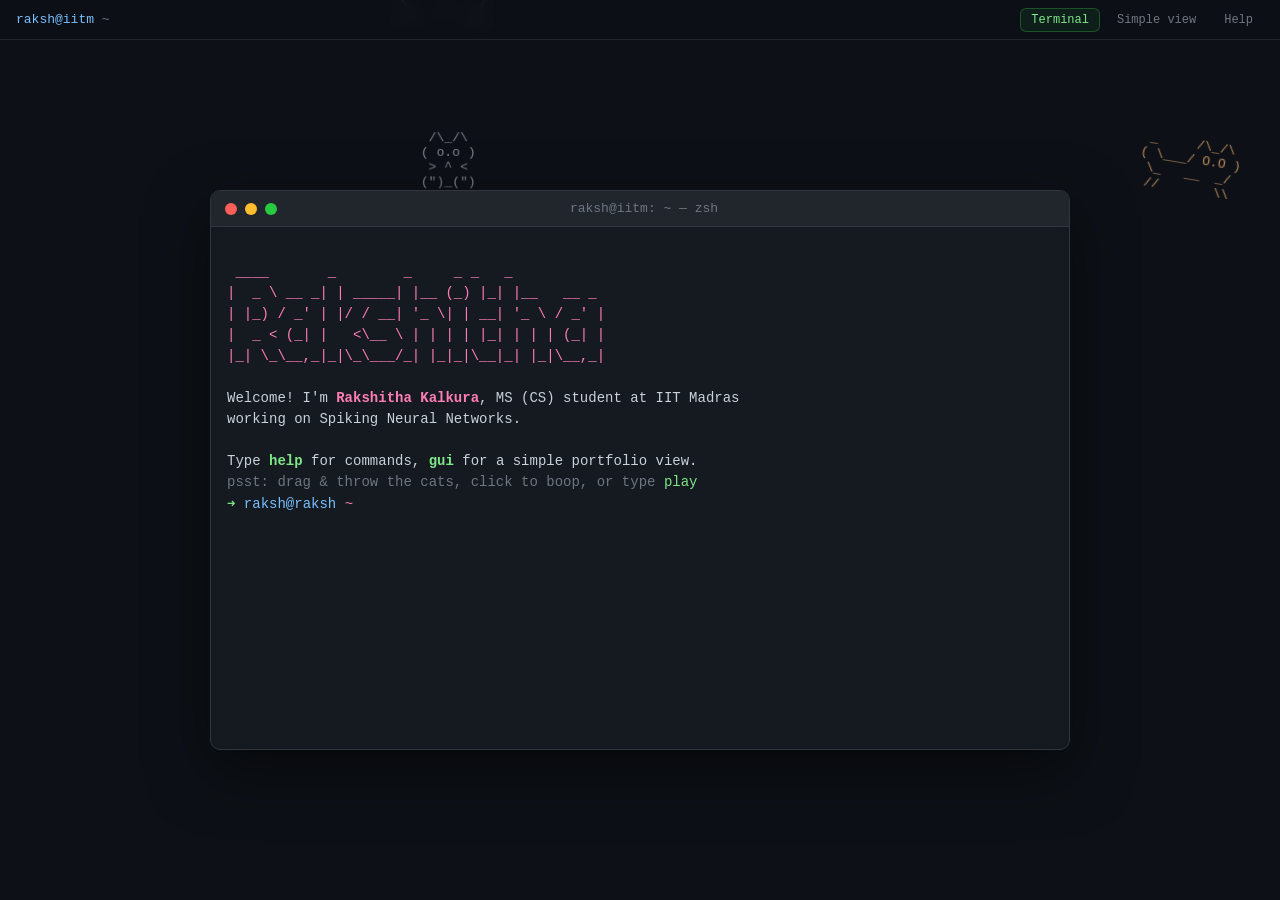
==== commit a49ed8a4: "Move simple portfolio to its own page; smoother cat animations; cache-busting" ====
--- a/index.html
+++ b/index.html
@@ -1,19 +1,19 @@
 <!DOCTYPE html>
-<html lang="en" class="no-js">
+<html lang="en">
 <head>
   <meta charset="UTF-8" />
   <meta name="viewport" content="width=device-width, initial-scale=1.0"/>
   <title>Rakshitha Kalkura | Academic Portfolio</title>
   <meta name="description" content="Rakshitha Kalkura — MS (CS) student at IIT Madras working on robustness and efficiency of Spiking Neural Networks.">
-  <link rel="stylesheet" href="style.css">
-  <script>document.documentElement.className = "js";</script>
+  <link rel="stylesheet" href="style.css?v=4">
+  <noscript><meta http-equiv="refresh" content="0; url=portfolio.html"></noscript>
 </head>
-<body class="view-terminal">
+<body>
   <nav class="menubar">
     <span class="brand">raksh@iitm <span class="d">~</span></span>
     <div class="menu">
-      <button type="button" data-view="terminal" class="active">Terminal</button>
-      <button type="button" data-view="simple">Simple view</button>
+      <a href="./" class="active" aria-current="page">Terminal</a>
+      <a href="portfolio.html">Simple view</a>
       <button type="button" id="help-btn">Help</button>
     </div>
   </nav>
@@ -36,96 +36,6 @@
     </div>
   </main>
 
-  <!-- Simple (detailed) portfolio view — also what visitors without JavaScript see -->
-  <div class="simple" id="simple">
-    <article>
-      <header class="s-head">
-        <h1>Rakshitha Kalkura</h1>
-        <p class="s-tag">MS (Computer Science), Indian Institute of Technology Madras</p>
-        <p class="s-links">
-          <a href="mailto:rakshithakalkura837@gmail.com">Email</a> ·
-          <a href="https://www.blogger.com/profile/13762794379781336873" target="_blank" rel="noopener">Blog</a> ·
-          <a href="https://github.com/RakshithaKalkura" target="_blank" rel="noopener">GitHub</a> ·
-          <a href="https://linkedin.com/in/rakshitha-k" target="_blank" rel="noopener">LinkedIn</a>
-        </p>
-      </header>
-
-      <section>
-        <h2>About</h2>
-        <p>
-          I am an MS student in Computer Science at IIT Madras, working with
-          Prof. Gopalakrishnan Srinivasan. My research focuses on the robustness and efficiency of
-          Spiking Neural Networks (SNNs) — adversarial attacks on quantized models, pruning, and
-          quantization.
-        </p>
-      </section>
-
-      <section>
-        <h2>Publications</h2>
-        <div class="item">
-          <h3>GLARA: A Parameter-Space Attack on Quantized Spiking Neural Networks</h3>
-          <p class="meta">Under review — European Conference on Computer Vision (ECCV) 2026</p>
-          <p>A novel parameter-space (bit-flip) attack on quantized SNNs, achieving up to
-            <strong>22× fewer bit flips</strong> than prior attacks on ImageNet-scale models.</p>
-        </div>
-      </section>
-
-      <section>
-        <h2>Research Experience</h2>
-        <div class="item">
-          <h3>Indian Institute of Technology Madras <span class="when">May 2025 – Present</span></h3>
-          <p class="meta">Research Intern · Supervisor: Prof. Gopalakrishnan Srinivasan</p>
-          <ul>
-            <li>Developed <strong>GLARA</strong>, a parameter-space attack on quantized SNNs — up to 22× fewer bit flips than prior attacks on ImageNet-scale models.</li>
-            <li>Ran large-scale robustness experiments on ResNet/VGG-based SNNs across CIFAR-10, CIFAR-100, DVS-CIFAR10 and ImageNet using PyTorch and quantization-aware training.</li>
-            <li>Implemented pruning and quantization algorithms for SNNs.</li>
-          </ul>
-        </div>
-        <div class="item">
-          <h3>Indian Institute of Technology Jodhpur <span class="when">Feb 2025 – Apr 2025</span></h3>
-          <p class="meta">Research Intern · Supervisor: Dr. Debasis Das</p>
-          <ul>
-            <li>Implemented and validated a non-autoregressive multi-horizon flight trajectory prediction framework using Gray Code representation.</li>
-            <li>Built DNN, GNN and autoencoder models for engine fault detection and classification (accuracy 0.88).</li>
-          </ul>
-        </div>
-        <div class="item">
-          <h3>National Institute of Technology Calicut <span class="when">May 2024 – Jul 2024</span></h3>
-          <p class="meta">Research Intern · Supervisor: Dr. M Prabhu</p>
-          <ul>
-            <li>Developed a dynamic traffic signal controller with 89.6% accuracy in vehicle detection and density estimation using YOLOv8.</li>
-            <li>Built a Deep Q-Network for signal scheduling that reduced total vehicle waiting time by 30%.</li>
-          </ul>
-        </div>
-      </section>
-
-      <section>
-        <h2>Education</h2>
-        <div class="item">
-          <h3>MS, Computer Science <span class="when">Ongoing</span></h3>
-          <p class="meta">Indian Institute of Technology Madras</p>
-        </div>
-        <div class="item">
-          <h3>B.Tech, Computer Science and Engineering</h3>
-          <p class="meta">National Institute of Technology Goa · CGPA 9.65/10 · Department Rank 1</p>
-          <p>Final year as an exchange student at IIT Madras (CGPA 9.5/10).</p>
-        </div>
-      </section>
-
-      <section>
-        <h2>Contact</h2>
-        <p>
-          Email: <a href="mailto:rakshithakalkura837@gmail.com">rakshithakalkura837@gmail.com</a><br>
-          Blog: <a href="https://www.blogger.com/profile/13762794379781336873" target="_blank" rel="noopener">blogger.com/profile/13762794379781336873</a><br>
-          GitHub: <a href="https://github.com/RakshithaKalkura" target="_blank" rel="noopener">github.com/RakshithaKalkura</a><br>
-          LinkedIn: <a href="https://linkedin.com/in/rakshitha-k" target="_blank" rel="noopener">linkedin.com/in/rakshitha-k</a>
-        </p>
-      </section>
-
-      <footer class="s-foot">© 2026 Rakshitha Kalkura</footer>
-    </article>
-  </div>
-
-  <script src="script.js"></script>
+  <script src="script.js?v=4"></script>
 </body>
 </html>
--- a/style.css
+++ b/style.css
@@ -51,6 +51,8 @@
   line-height: 1.15;
   white-space: pre;
   opacity: .85;
+  transform-origin: 50% 100%;
+  will-change: transform;
 }
 .cat:hover pre { opacity: 1; filter: brightness(1.25); }
 .cat.dragging, .yarn.dragging { cursor: grabbing; z-index: 5; }
@@ -186,7 +188,7 @@
 }
 .brand { color: var(--cyan); white-space: nowrap; }
 .menu { display: flex; gap: 6px; }
-.menu button {
+.menu button, .menu a {
   font: inherit;
   font-size: 12px;
   color: var(--dim);
@@ -196,60 +198,12 @@
   padding: 4px 10px;
   cursor: pointer;
 }
-.menu button:hover { color: var(--fg); border-color: #30363d; }
-.menu button.active { color: var(--green); border-color: #2ea04366; background: #2ea0431a; }
-.menu button:focus-visible { outline: 2px solid var(--cyan); outline-offset: 1px; }
-
-/* ---------- views ---------- */
+.menu a { text-decoration: none; }
+.menu button:hover, .menu a:hover { color: var(--fg); border-color: #30363d; }
+.menu .active { color: var(--green); border-color: #2ea04366; background: #2ea0431a; }
+.menu button:focus-visible, .menu a:focus-visible { outline: 2px solid var(--cyan); outline-offset: 1px; }
+
 .window { margin-top: 20px; }
-.view-simple .window,
-.view-simple #cat-layer,
-.view-simple .laser { display: none !important; }
-.js .view-terminal .simple { display: none; }
-.no-js .window, .no-js .menu { display: none; }
-.no-js body { overflow: auto; }
-
-/* ---------- simple (detailed) portfolio ---------- */
-.simple {
-  position: fixed;
-  inset: 40px 0 0 0;
-  overflow-y: auto;
-  padding: 32px 16px 48px;
-  font-family: -apple-system, BlinkMacSystemFont, "Segoe UI", Roboto, Helvetica, Arial, sans-serif;
-  line-height: 1.6;
-}
-.no-js .simple { position: static; }
-.simple article { max-width: 760px; margin: 0 auto; }
-.s-head { border-bottom: 1px solid #21262d; padding-bottom: 20px; margin-bottom: 8px; }
-.simple h1 { margin: 0; font-size: 2.2rem; color: #f0f6fc; }
-.s-tag { margin: 4px 0 10px; color: var(--dim); }
-.s-links a, .simple a { color: var(--cyan); text-decoration: none; }
-.simple a:hover { text-decoration: underline; }
-.simple h2 {
-  margin: 32px 0 12px;
-  font-family: var(--mono);
-  font-size: 1rem;
-  color: var(--pink);
-  text-transform: uppercase;
-  letter-spacing: .06em;
-}
-.simple h3 {
-  margin: 0;
-  font-size: 1.05rem;
-  color: #f0f6fc;
-  display: flex;
-  justify-content: space-between;
-  gap: 12px;
-  flex-wrap: wrap;
-}
-.when { font-weight: normal; font-size: .9rem; color: var(--dim); }
-.item { margin-bottom: 20px; }
-.meta { margin: 2px 0 6px; color: var(--dim); font-size: .95rem; }
-.simple p { margin: 0 0 8px; }
-.simple ul { margin: 6px 0 0; padding-left: 20px; }
-.simple li { margin-bottom: 4px; }
-.simple strong { color: var(--yellow); font-weight: 600; }
-.s-foot { margin-top: 40px; text-align: center; color: var(--dim); font-size: .85rem; }
 
 /* scrollbar */
 .terminal::-webkit-scrollbar { width: 8px; }
@@ -263,5 +217,4 @@
   .menubar { padding: 0 10px; }
   .brand { display: none; }
   .menu { width: 100%; justify-content: center; }
-  .simple h1 { font-size: 1.7rem; }
-}
+}
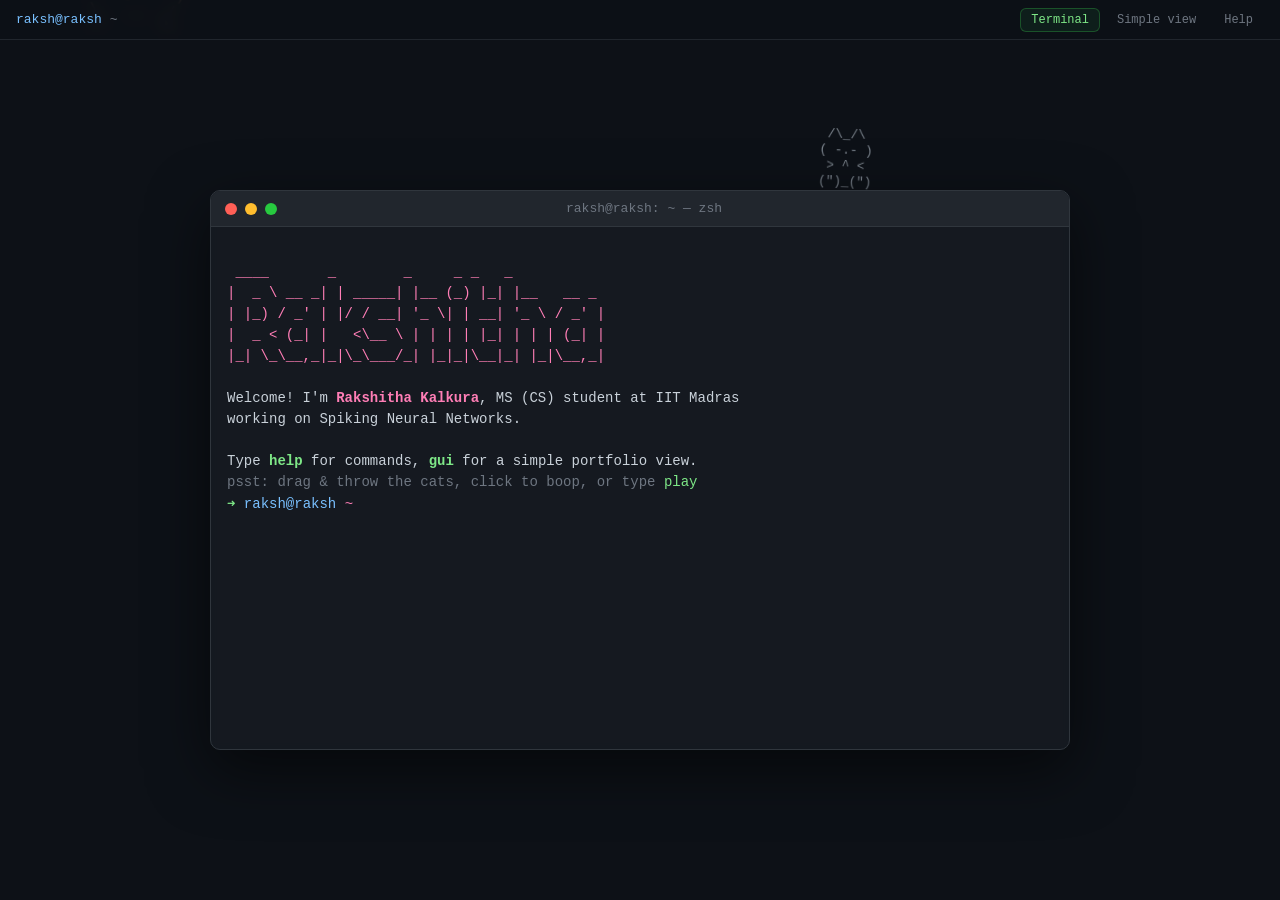
==== commit 15f59da1: "Use raksh@raksh everywhere in the terminal" ====
--- a/index.html
+++ b/index.html
@@ -5,12 +5,12 @@
   <meta name="viewport" content="width=device-width, initial-scale=1.0"/>
   <title>Rakshitha Kalkura | Academic Portfolio</title>
   <meta name="description" content="Rakshitha Kalkura — MS (CS) student at IIT Madras working on robustness and efficiency of Spiking Neural Networks.">
-  <link rel="stylesheet" href="style.css?v=4">
+  <link rel="stylesheet" href="style.css?v=5">
   <noscript><meta http-equiv="refresh" content="0; url=portfolio.html"></noscript>
 </head>
 <body>
   <nav class="menubar">
-    <span class="brand">raksh@iitm <span class="d">~</span></span>
+    <span class="brand">raksh@raksh <span class="d">~</span></span>
     <div class="menu">
       <a href="./" class="active" aria-current="page">Terminal</a>
       <a href="portfolio.html">Simple view</a>
@@ -24,7 +24,7 @@
   <main class="window" id="window">
     <div class="titlebar">
       <span class="dot red"></span><span class="dot yellow"></span><span class="dot green"></span>
-      <span class="title">raksh@iitm: ~ — zsh</span>
+      <span class="title">raksh@raksh: ~ — zsh</span>
     </div>
     <div class="terminal" id="terminal">
       <div id="output" aria-live="polite"></div>
@@ -36,6 +36,6 @@
     </div>
   </main>
 
-  <script src="script.js?v=4"></script>
+  <script src="script.js?v=5"></script>
 </body>
 </html>
